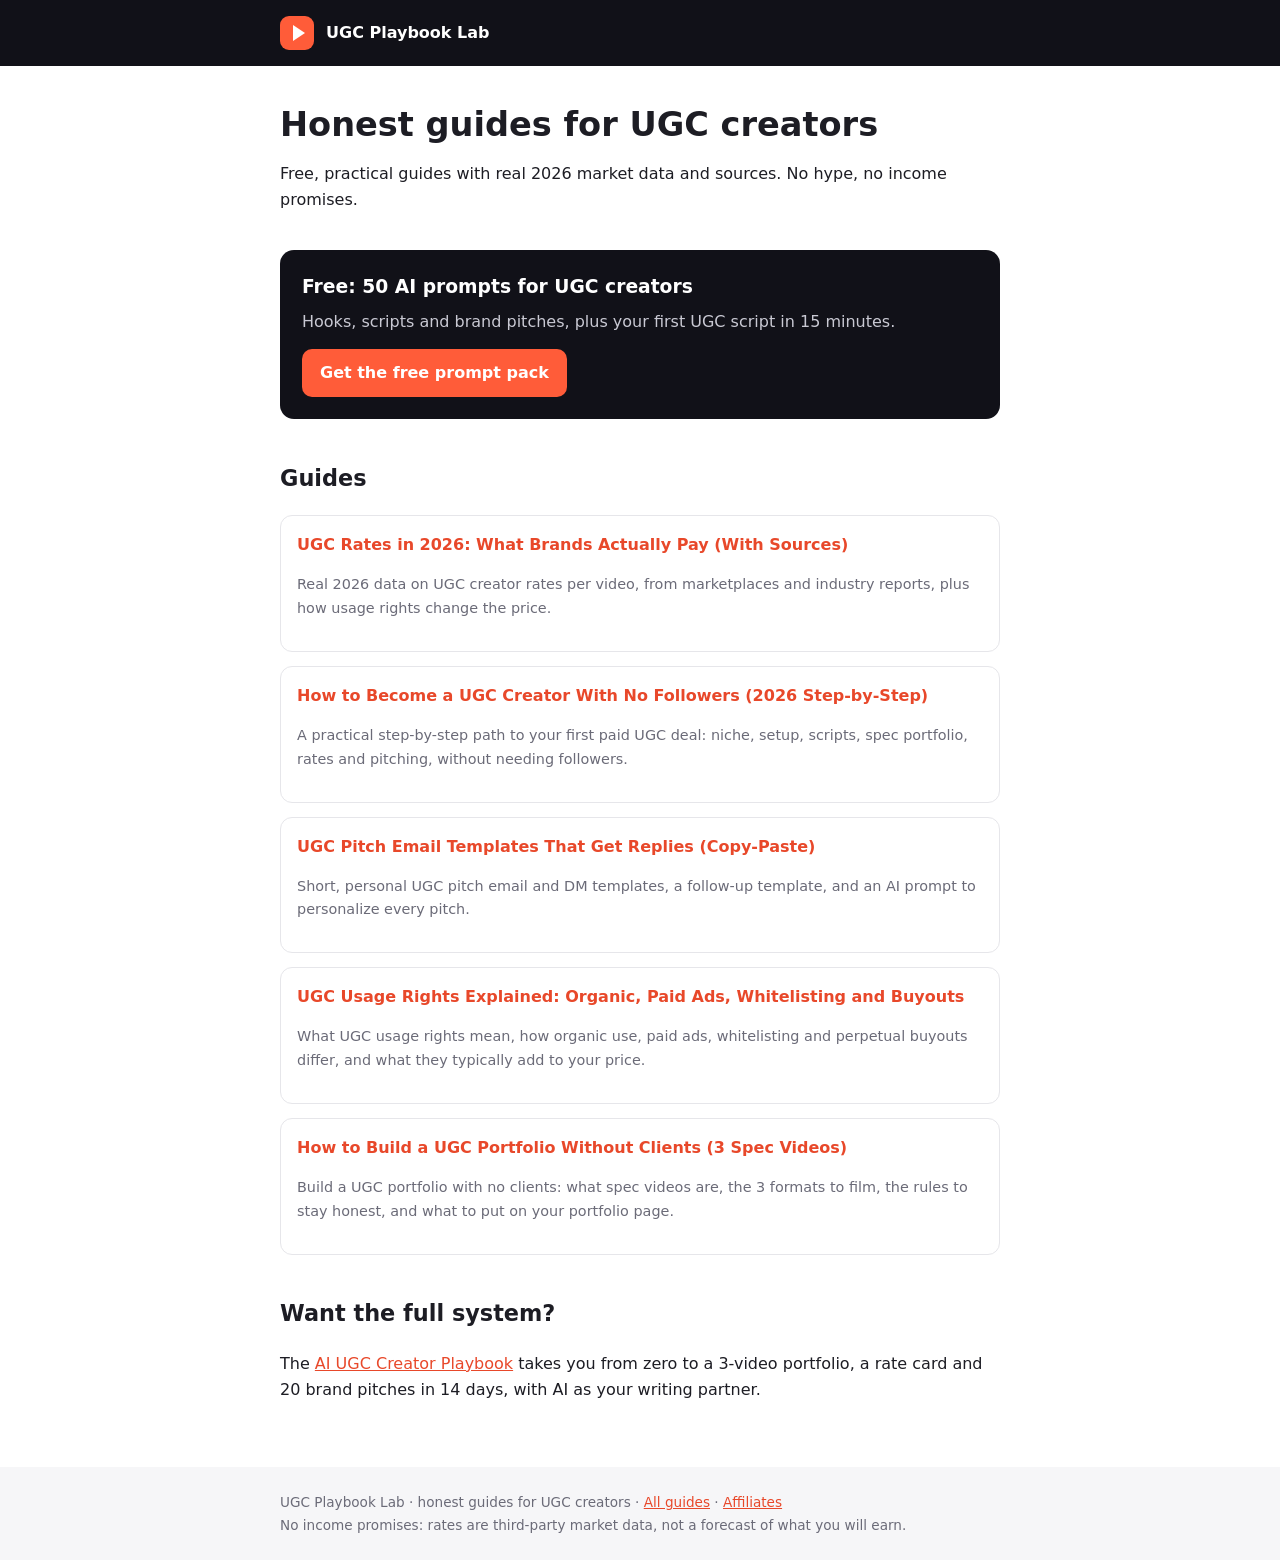
==== index.html @ 553b9c2e "Create index.html" ====
<!doctype html><html lang="en"><head><meta charset="utf-8"><meta name="viewport" content="width=device-width,initial-scale=1">
<title>UGC Playbook Lab: Honest Guides for UGC Creators</title><meta name="description" content="Free, data-backed guides for beginner UGC creators: rates, pitching, usage rights and portfolios. No hype, no income promises."><link rel="canonical" href="https://jansegersmatteo-ops.github.io/ugc-playbook-lab/">
<meta property="og:title" content="UGC Playbook Lab: Honest Guides for UGC Creators"><meta property="og:description" content="Free, data-backed guides for beginner UGC creators: rates, pitching, usage rights and portfolios. No hype, no income promises."><meta property="og:type" content="article">
<link rel="stylesheet" href="style.css"><script type="application/ld+json">{"@context": "https://schema.org", "@type": "WebSite", "headline": "UGC Playbook Lab: Honest Guides for UGC Creators", "description": "Free, data-backed guides for beginner UGC creators: rates, pitching, usage rights and portfolios. No hype, no income promises.", "datePublished": "2026-11-15", "dateModified": "2026-11-15", "author": {"@type": "Organization", "name": "UGC Playbook Lab"}, "url": "https://jansegersmatteo-ops.github.io/ugc-playbook-lab/"}</script></head><body>
<header><div class="w"><span class="logo"></span><a href="./">UGC Playbook Lab</a></div></header>
<main><div class="w"><h1>Honest guides for UGC creators</h1><p>Free, practical guides with real 2026 market data and sources. No hype, no income promises.</p>
<div class="cta"><h3>Free: 50 AI prompts for UGC creators</h3><p>Hooks, scripts and brand pitches, plus your first UGC script in 15 minutes.</p><a class="btn" href="https://whop.com/ugc-playbook-lab/free-50-ai-prompts-for-ugc/">Get the free prompt pack</a></div>
<h2>Guides</h2><div class="cards"><div class='card'><a href='ugc-rates-2026.html'>UGC Rates in 2026: What Brands Actually Pay (With Sources)</a><p class='meta'>Real 2026 data on UGC creator rates per video, from marketplaces and industry reports, plus how usage rights change the price.</p></div><div class='card'><a href='how-to-become-a-ugc-creator.html'>How to Become a UGC Creator With No Followers (2026 Step-by-Step)</a><p class='meta'>A practical step-by-step path to your first paid UGC deal: niche, setup, scripts, spec portfolio, rates and pitching, without needing followers.</p></div><div class='card'><a href='ugc-pitch-email-template.html'>UGC Pitch Email Templates That Get Replies (Copy-Paste)</a><p class='meta'>Short, personal UGC pitch email and DM templates, a follow-up template, and an AI prompt to personalize every pitch.</p></div><div class='card'><a href='ugc-usage-rights-explained.html'>UGC Usage Rights Explained: Organic, Paid Ads, Whitelisting and Buyouts</a><p class='meta'>What UGC usage rights mean, how organic use, paid ads, whitelisting and perpetual buyouts differ, and what they typically add to your price.</p></div><div class='card'><a href='ugc-portfolio-without-clients.html'>How to Build a UGC Portfolio Without Clients (3 Spec Videos)</a><p class='meta'>Build a UGC portfolio with no clients: what spec videos are, the 3 formats to film, the rules to stay honest, and what to put on your portfolio page.</p></div></div>
<h2>Want the full system?</h2><p>The <a href="https://whop.com/ugc-playbook-lab/ai-ugc-creator-playbook/">AI UGC Creator Playbook</a> takes you from zero to a 3-video portfolio, a rate card and 20 brand pitches in 14 days, with AI as your writing partner.</p></div></main>
<footer><div class="w">UGC Playbook Lab · honest guides for UGC creators · <a href="./">All guides</a> · <a href="affiliates.html">Affiliates</a><br>No income promises: rates are third-party market data, not a forecast of what you will earn.</div></footer></body></html>
---- style.css ----
*{box-sizing:border-box}body{margin:0;font-family:Inter,system-ui,-apple-system,Segoe UI,Roboto,sans-serif;color:#1d1d24;background:#fff;line-height:1.65}
a{color:#e8482a}header{background:#111118;color:#fff}header .w{display:flex;align-items:center;gap:12px;padding:16px 20px}
.logo{width:34px;height:34px;border-radius:9px;background:#ff5c39;display:grid;place-items:center}.logo:after{content:"";border-left:12px solid #fff;border-top:8px solid transparent;border-bottom:8px solid transparent;margin-left:3px}
header a{color:#fff;text-decoration:none;font-weight:700}.w{max-width:760px;margin:0 auto;padding:0 20px}
main{padding:32px 0 48px}h1{font-size:2.1rem;line-height:1.2;margin:.2em 0 .4em}h2{margin-top:1.8em;font-size:1.4rem}
.meta{color:#6b6b78;font-size:.9rem}table{border-collapse:collapse;width:100%;margin:1em 0;font-size:.95rem}td,th{border-bottom:1px solid #e6e6ea;padding:8px;text-align:left;vertical-align:top}
th{background:#f6f6f8}blockquote{margin:1em 0;padding:12px 16px;background:#f6f6f8;border-left:4px solid #ff5c39;border-radius:6px}
.cta{background:#111118;color:#fff;border-radius:14px;padding:22px;margin:36px 0}.cta h3{margin:0 0 6px}.cta p{color:#c9c9d3;margin:0 0 14px}
.btn{display:inline-block;background:#ff5c39;color:#fff;text-decoration:none;font-weight:700;padding:11px 18px;border-radius:10px}
.cards{display:grid;gap:14px}.card{border:1px solid #e6e6ea;border-radius:12px;padding:16px}.card a{font-weight:700;text-decoration:none}
.src{font-size:.85rem;color:#6b6b78}footer{background:#f6f6f8;padding:24px 0;font-size:.85rem;color:#6b6b78}
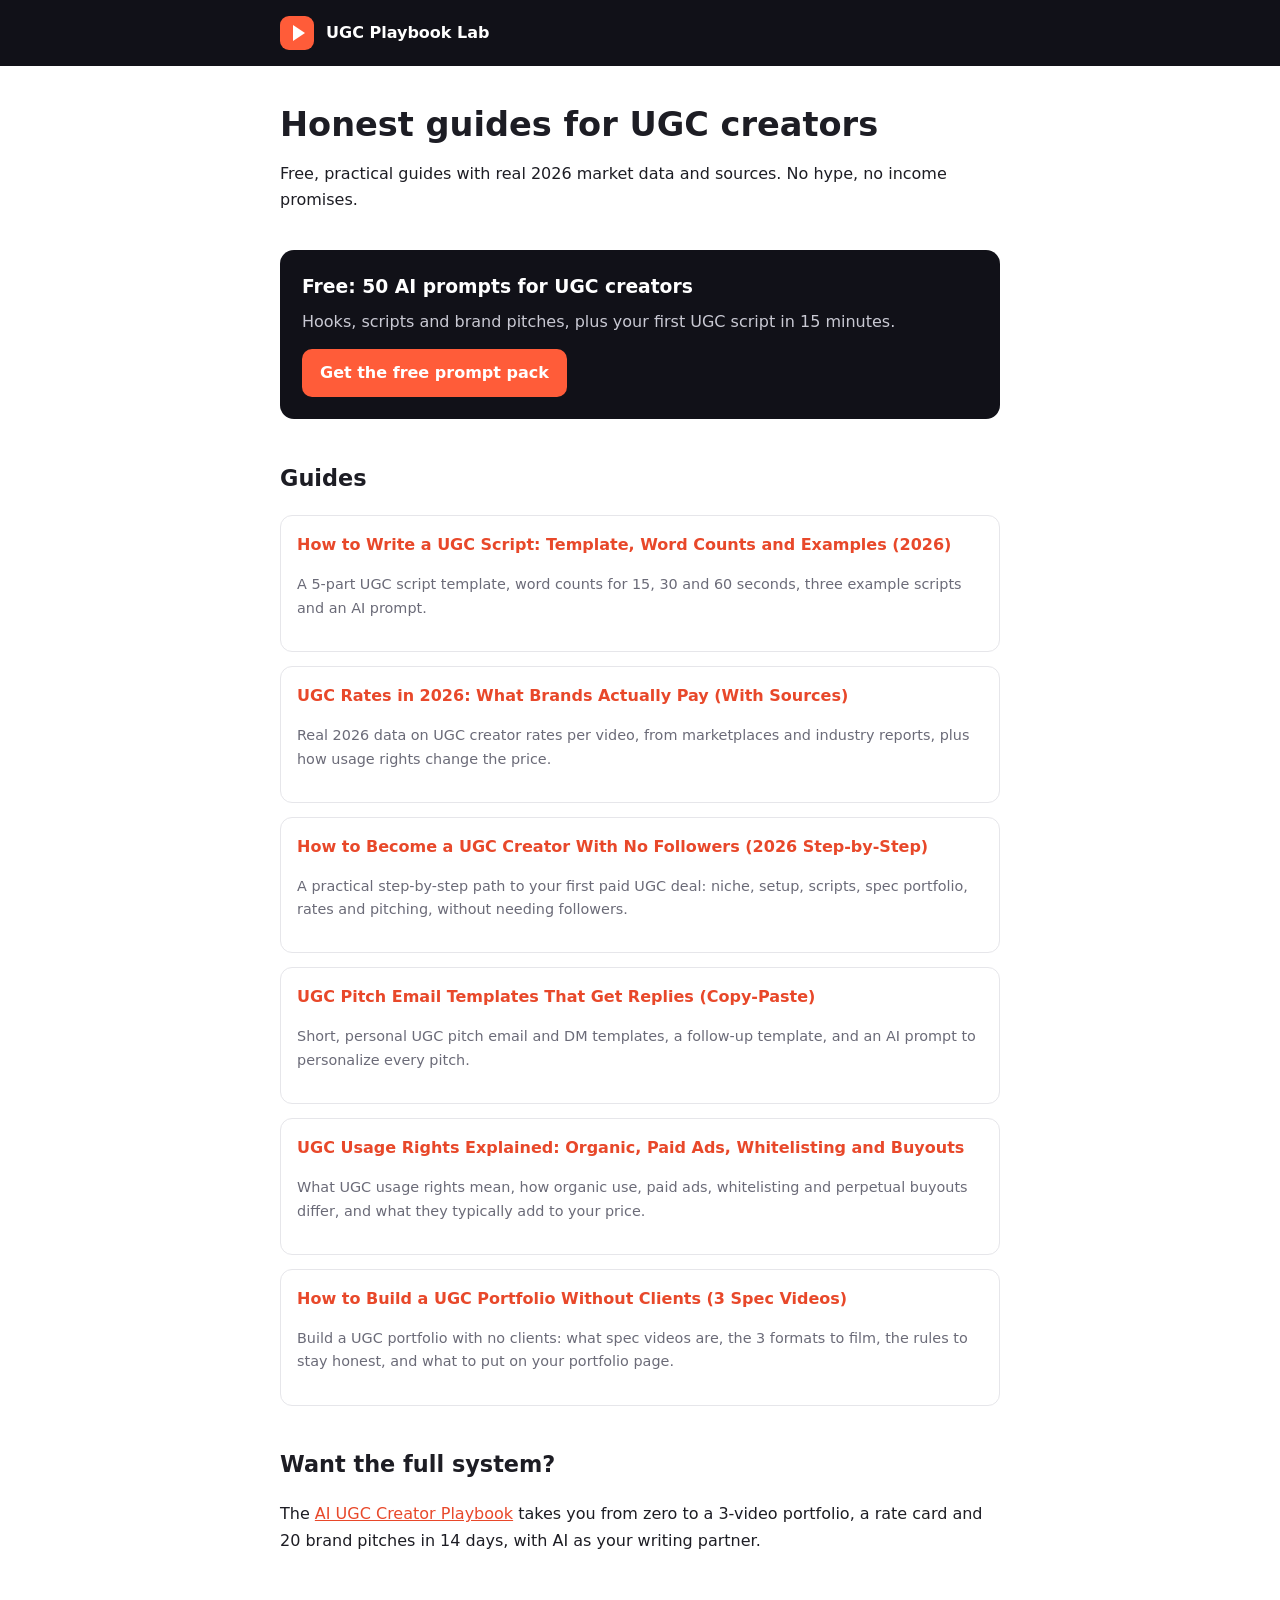
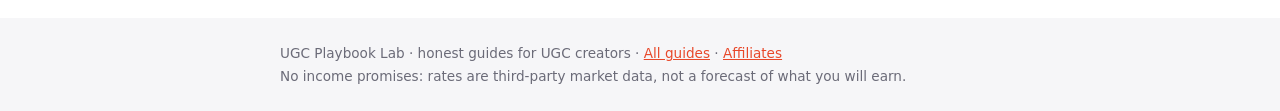
==== commit d45d6ce5: "Update index.html" ====
--- a/index.html
+++ b/index.html
@@ -1,10 +1,10 @@
 <!doctype html><html lang="en"><head><meta charset="utf-8"><meta name="viewport" content="width=device-width,initial-scale=1">
-<title>UGC Playbook Lab: Honest Guides for UGC Creators</title><meta name="description" content="Free, data-backed guides for beginner UGC creators: rates, pitching, usage rights and portfolios. No hype, no income promises."><link rel="canonical" href="https://jansegersmatteo-ops.github.io/ugc-playbook-lab/">
-<meta property="og:title" content="UGC Playbook Lab: Honest Guides for UGC Creators"><meta property="og:description" content="Free, data-backed guides for beginner UGC creators: rates, pitching, usage rights and portfolios. No hype, no income promises."><meta property="og:type" content="article">
-<link rel="stylesheet" href="style.css"><script type="application/ld+json">{"@context": "https://schema.org", "@type": "WebSite", "headline": "UGC Playbook Lab: Honest Guides for UGC Creators", "description": "Free, data-backed guides for beginner UGC creators: rates, pitching, usage rights and portfolios. No hype, no income promises.", "datePublished": "2026-11-15", "dateModified": "2026-11-15", "author": {"@type": "Organization", "name": "UGC Playbook Lab"}, "url": "https://jansegersmatteo-ops.github.io/ugc-playbook-lab/"}</script></head><body>
+<title>UGC Playbook Lab: Honest Guides for UGC Creators</title><meta name="description" content="Free, data-backed guides for beginner UGC creators: scripts, rates, pitching, usage rights and portfolios. No hype, no income promises."><link rel="canonical" href="https://jansegersmatteo-ops.github.io/ugc-playbook-lab/">
+<meta property="og:title" content="UGC Playbook Lab: Honest Guides for UGC Creators"><meta property="og:description" content="Free, data-backed guides for beginner UGC creators: scripts, rates, pitching, usage rights and portfolios. No hype, no income promises."><meta property="og:type" content="article">
+<link rel="stylesheet" href="style.css"><script type="application/ld+json">{"@context": "https://schema.org", "@type": "WebSite", "headline": "UGC Playbook Lab: Honest Guides for UGC Creators", "description": "Free, data-backed guides for beginner UGC creators: scripts, rates, pitching, usage rights and portfolios. No hype, no income promises.", "datePublished": "2026-11-15", "dateModified": "2026-11-16", "author": {"@type": "Organization", "name": "UGC Playbook Lab"}, "url": "https://jansegersmatteo-ops.github.io/ugc-playbook-lab/"}</script></head><body>
 <header><div class="w"><span class="logo"></span><a href="./">UGC Playbook Lab</a></div></header>
 <main><div class="w"><h1>Honest guides for UGC creators</h1><p>Free, practical guides with real 2026 market data and sources. No hype, no income promises.</p>
 <div class="cta"><h3>Free: 50 AI prompts for UGC creators</h3><p>Hooks, scripts and brand pitches, plus your first UGC script in 15 minutes.</p><a class="btn" href="https://whop.com/ugc-playbook-lab/free-50-ai-prompts-for-ugc/">Get the free prompt pack</a></div>
-<h2>Guides</h2><div class="cards"><div class='card'><a href='ugc-rates-2026.html'>UGC Rates in 2026: What Brands Actually Pay (With Sources)</a><p class='meta'>Real 2026 data on UGC creator rates per video, from marketplaces and industry reports, plus how usage rights change the price.</p></div><div class='card'><a href='how-to-become-a-ugc-creator.html'>How to Become a UGC Creator With No Followers (2026 Step-by-Step)</a><p class='meta'>A practical step-by-step path to your first paid UGC deal: niche, setup, scripts, spec portfolio, rates and pitching, without needing followers.</p></div><div class='card'><a href='ugc-pitch-email-template.html'>UGC Pitch Email Templates That Get Replies (Copy-Paste)</a><p class='meta'>Short, personal UGC pitch email and DM templates, a follow-up template, and an AI prompt to personalize every pitch.</p></div><div class='card'><a href='ugc-usage-rights-explained.html'>UGC Usage Rights Explained: Organic, Paid Ads, Whitelisting and Buyouts</a><p class='meta'>What UGC usage rights mean, how organic use, paid ads, whitelisting and perpetual buyouts differ, and what they typically add to your price.</p></div><div class='card'><a href='ugc-portfolio-without-clients.html'>How to Build a UGC Portfolio Without Clients (3 Spec Videos)</a><p class='meta'>Build a UGC portfolio with no clients: what spec videos are, the 3 formats to film, the rules to stay honest, and what to put on your portfolio page.</p></div></div>
+<h2>Guides</h2><div class="cards"><div class='card'><a href='how-to-write-a-ugc-script.html'>How to Write a UGC Script: Template, Word Counts and Examples (2026)</a><p class='meta'>A 5-part UGC script template, word counts for 15, 30 and 60 seconds, three example scripts and an AI prompt.</p></div><div class='card'><a href='ugc-rates-2026.html'>UGC Rates in 2026: What Brands Actually Pay (With Sources)</a><p class='meta'>Real 2026 data on UGC creator rates per video, from marketplaces and industry reports, plus how usage rights change the price.</p></div><div class='card'><a href='how-to-become-a-ugc-creator.html'>How to Become a UGC Creator With No Followers (2026 Step-by-Step)</a><p class='meta'>A practical step-by-step path to your first paid UGC deal: niche, setup, scripts, spec portfolio, rates and pitching, without needing followers.</p></div><div class='card'><a href='ugc-pitch-email-template.html'>UGC Pitch Email Templates That Get Replies (Copy-Paste)</a><p class='meta'>Short, personal UGC pitch email and DM templates, a follow-up template, and an AI prompt to personalize every pitch.</p></div><div class='card'><a href='ugc-usage-rights-explained.html'>UGC Usage Rights Explained: Organic, Paid Ads, Whitelisting and Buyouts</a><p class='meta'>What UGC usage rights mean, how organic use, paid ads, whitelisting and perpetual buyouts differ, and what they typically add to your price.</p></div><div class='card'><a href='ugc-portfolio-without-clients.html'>How to Build a UGC Portfolio Without Clients (3 Spec Videos)</a><p class='meta'>Build a UGC portfolio with no clients: what spec videos are, the 3 formats to film, the rules to stay honest, and what to put on your portfolio page.</p></div></div>
 <h2>Want the full system?</h2><p>The <a href="https://whop.com/ugc-playbook-lab/ai-ugc-creator-playbook/">AI UGC Creator Playbook</a> takes you from zero to a 3-video portfolio, a rate card and 20 brand pitches in 14 days, with AI as your writing partner.</p></div></main>
 <footer><div class="w">UGC Playbook Lab · honest guides for UGC creators · <a href="./">All guides</a> · <a href="affiliates.html">Affiliates</a><br>No income promises: rates are third-party market data, not a forecast of what you will earn.</div></footer></body></html>
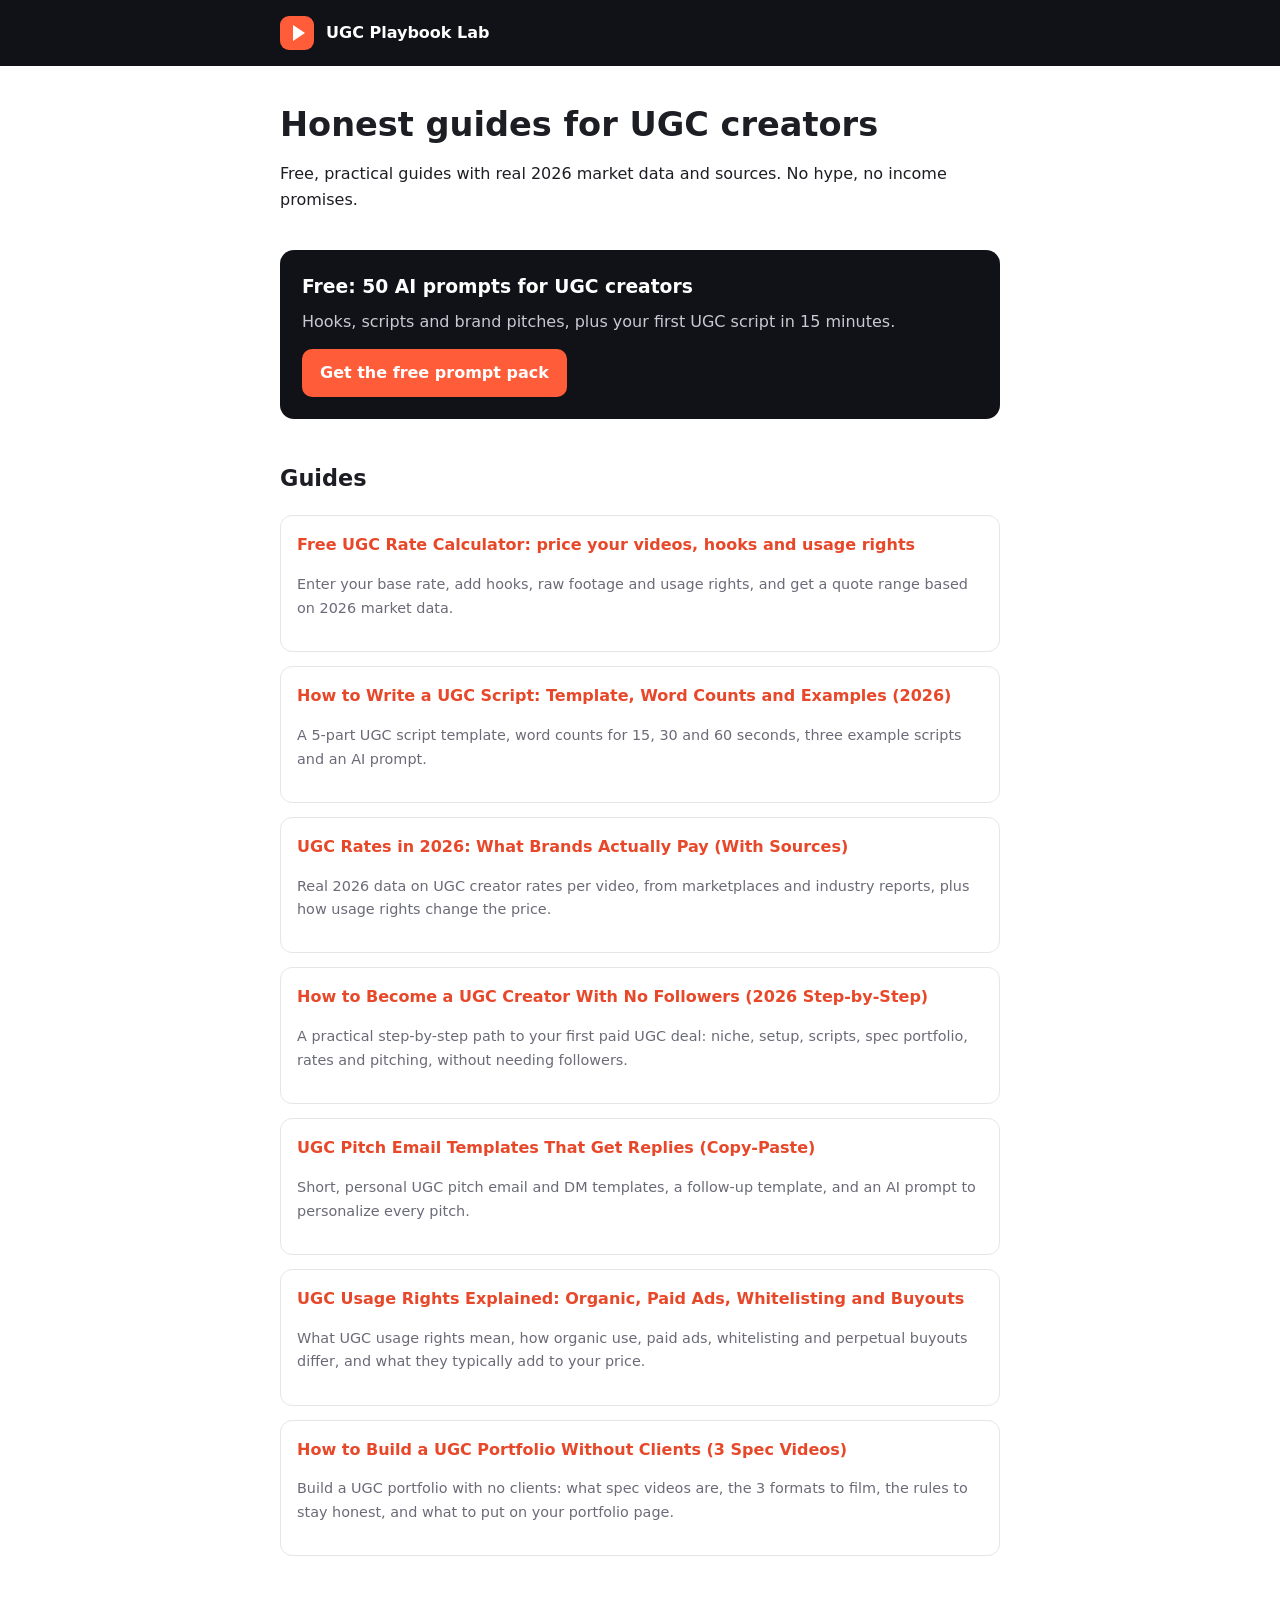
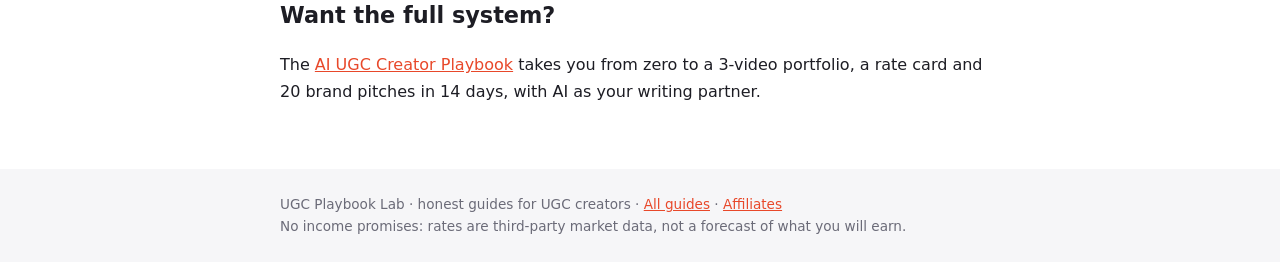
==== commit a59822bb: "Update index.html" ====
--- a/index.html
+++ b/index.html
@@ -5,6 +5,6 @@
 <header><div class="w"><span class="logo"></span><a href="./">UGC Playbook Lab</a></div></header>
 <main><div class="w"><h1>Honest guides for UGC creators</h1><p>Free, practical guides with real 2026 market data and sources. No hype, no income promises.</p>
 <div class="cta"><h3>Free: 50 AI prompts for UGC creators</h3><p>Hooks, scripts and brand pitches, plus your first UGC script in 15 minutes.</p><a class="btn" href="https://whop.com/ugc-playbook-lab/free-50-ai-prompts-for-ugc/">Get the free prompt pack</a></div>
-<h2>Guides</h2><div class="cards"><div class='card'><a href='how-to-write-a-ugc-script.html'>How to Write a UGC Script: Template, Word Counts and Examples (2026)</a><p class='meta'>A 5-part UGC script template, word counts for 15, 30 and 60 seconds, three example scripts and an AI prompt.</p></div><div class='card'><a href='ugc-rates-2026.html'>UGC Rates in 2026: What Brands Actually Pay (With Sources)</a><p class='meta'>Real 2026 data on UGC creator rates per video, from marketplaces and industry reports, plus how usage rights change the price.</p></div><div class='card'><a href='how-to-become-a-ugc-creator.html'>How to Become a UGC Creator With No Followers (2026 Step-by-Step)</a><p class='meta'>A practical step-by-step path to your first paid UGC deal: niche, setup, scripts, spec portfolio, rates and pitching, without needing followers.</p></div><div class='card'><a href='ugc-pitch-email-template.html'>UGC Pitch Email Templates That Get Replies (Copy-Paste)</a><p class='meta'>Short, personal UGC pitch email and DM templates, a follow-up template, and an AI prompt to personalize every pitch.</p></div><div class='card'><a href='ugc-usage-rights-explained.html'>UGC Usage Rights Explained: Organic, Paid Ads, Whitelisting and Buyouts</a><p class='meta'>What UGC usage rights mean, how organic use, paid ads, whitelisting and perpetual buyouts differ, and what they typically add to your price.</p></div><div class='card'><a href='ugc-portfolio-without-clients.html'>How to Build a UGC Portfolio Without Clients (3 Spec Videos)</a><p class='meta'>Build a UGC portfolio with no clients: what spec videos are, the 3 formats to film, the rules to stay honest, and what to put on your portfolio page.</p></div></div>
+<h2>Guides</h2><div class="cards"><div class='card'><a href='ugc-rate-calculator.html'>Free UGC Rate Calculator: price your videos, hooks and usage rights</a><p class='meta'>Enter your base rate, add hooks, raw footage and usage rights, and get a quote range based on 2026 market data.</p></div><div class='card'><a href='how-to-write-a-ugc-script.html'>How to Write a UGC Script: Template, Word Counts and Examples (2026)</a><p class='meta'>A 5-part UGC script template, word counts for 15, 30 and 60 seconds, three example scripts and an AI prompt.</p></div><div class='card'><a href='ugc-rates-2026.html'>UGC Rates in 2026: What Brands Actually Pay (With Sources)</a><p class='meta'>Real 2026 data on UGC creator rates per video, from marketplaces and industry reports, plus how usage rights change the price.</p></div><div class='card'><a href='how-to-become-a-ugc-creator.html'>How to Become a UGC Creator With No Followers (2026 Step-by-Step)</a><p class='meta'>A practical step-by-step path to your first paid UGC deal: niche, setup, scripts, spec portfolio, rates and pitching, without needing followers.</p></div><div class='card'><a href='ugc-pitch-email-template.html'>UGC Pitch Email Templates That Get Replies (Copy-Paste)</a><p class='meta'>Short, personal UGC pitch email and DM templates, a follow-up template, and an AI prompt to personalize every pitch.</p></div><div class='card'><a href='ugc-usage-rights-explained.html'>UGC Usage Rights Explained: Organic, Paid Ads, Whitelisting and Buyouts</a><p class='meta'>What UGC usage rights mean, how organic use, paid ads, whitelisting and perpetual buyouts differ, and what they typically add to your price.</p></div><div class='card'><a href='ugc-portfolio-without-clients.html'>How to Build a UGC Portfolio Without Clients (3 Spec Videos)</a><p class='meta'>Build a UGC portfolio with no clients: what spec videos are, the 3 formats to film, the rules to stay honest, and what to put on your portfolio page.</p></div></div>
 <h2>Want the full system?</h2><p>The <a href="https://whop.com/ugc-playbook-lab/ai-ugc-creator-playbook/">AI UGC Creator Playbook</a> takes you from zero to a 3-video portfolio, a rate card and 20 brand pitches in 14 days, with AI as your writing partner.</p></div></main>
 <footer><div class="w">UGC Playbook Lab · honest guides for UGC creators · <a href="./">All guides</a> · <a href="affiliates.html">Affiliates</a><br>No income promises: rates are third-party market data, not a forecast of what you will earn.</div></footer></body></html>
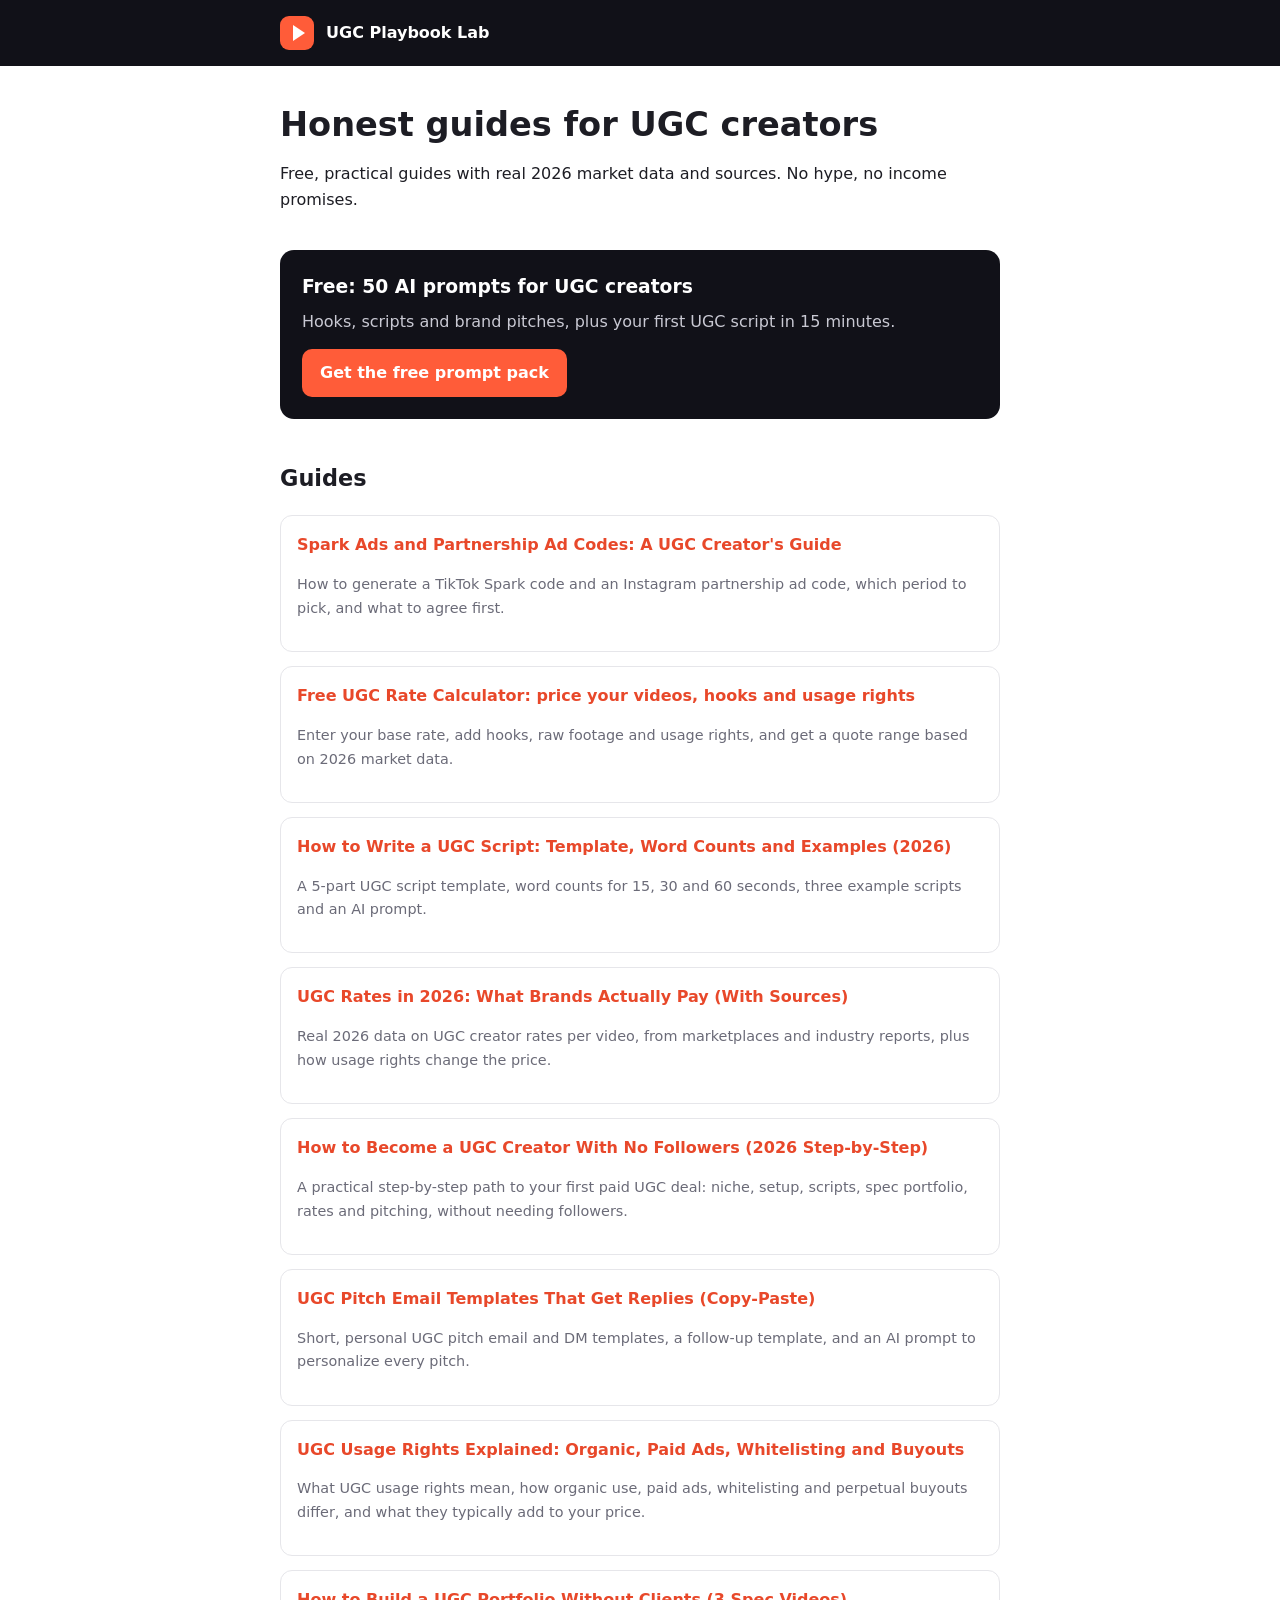
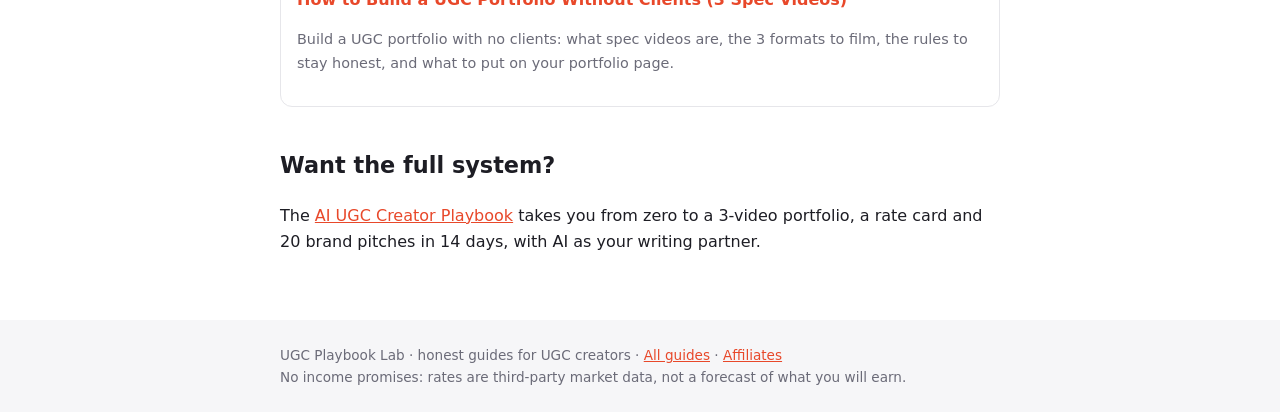
==== commit 869fdddb: "Update index.html" ====
--- a/index.html
+++ b/index.html
@@ -5,6 +5,7 @@
 <header><div class="w"><span class="logo"></span><a href="./">UGC Playbook Lab</a></div></header>
 <main><div class="w"><h1>Honest guides for UGC creators</h1><p>Free, practical guides with real 2026 market data and sources. No hype, no income promises.</p>
 <div class="cta"><h3>Free: 50 AI prompts for UGC creators</h3><p>Hooks, scripts and brand pitches, plus your first UGC script in 15 minutes.</p><a class="btn" href="https://whop.com/ugc-playbook-lab/free-50-ai-prompts-for-ugc/">Get the free prompt pack</a></div>
-<h2>Guides</h2><div class="cards"><div class='card'><a href='ugc-rate-calculator.html'>Free UGC Rate Calculator: price your videos, hooks and usage rights</a><p class='meta'>Enter your base rate, add hooks, raw footage and usage rights, and get a quote range based on 2026 market data.</p></div><div class='card'><a href='how-to-write-a-ugc-script.html'>How to Write a UGC Script: Template, Word Counts and Examples (2026)</a><p class='meta'>A 5-part UGC script template, word counts for 15, 30 and 60 seconds, three example scripts and an AI prompt.</p></div><div class='card'><a href='ugc-rates-2026.html'>UGC Rates in 2026: What Brands Actually Pay (With Sources)</a><p class='meta'>Real 2026 data on UGC creator rates per video, from marketplaces and industry reports, plus how usage rights change the price.</p></div><div class='card'><a href='how-to-become-a-ugc-creator.html'>How to Become a UGC Creator With No Followers (2026 Step-by-Step)</a><p class='meta'>A practical step-by-step path to your first paid UGC deal: niche, setup, scripts, spec portfolio, rates and pitching, without needing followers.</p></div><div class='card'><a href='ugc-pitch-email-template.html'>UGC Pitch Email Templates That Get Replies (Copy-Paste)</a><p class='meta'>Short, personal UGC pitch email and DM templates, a follow-up template, and an AI prompt to personalize every pitch.</p></div><div class='card'><a href='ugc-usage-rights-explained.html'>UGC Usage Rights Explained: Organic, Paid Ads, Whitelisting and Buyouts</a><p class='meta'>What UGC usage rights mean, how organic use, paid ads, whitelisting and perpetual buyouts differ, and what they typically add to your price.</p></div><div class='card'><a href='ugc-portfolio-without-clients.html'>How to Build a UGC Portfolio Without Clients (3 Spec Videos)</a><p class='meta'>Build a UGC portfolio with no clients: what spec videos are, the 3 formats to film, the rules to stay honest, and what to put on your portfolio page.</p></div></div>
+<h2>Guides</h2><div class="cards"><div class='card'><a href='spark-ads-partnership-ad-codes.html'>Spark Ads and Partnership Ad Codes: A UGC Creator's Guide</a><p class='meta'>How to generate a TikTok Spark code and an Instagram partnership ad code, which period to pick, and what to agree first.</p></div><div class='card'><a href='ugc-rate-calculator.html'>Free UGC Rate Calculator: price your videos, hooks and usage rights</a><p class='meta'>Enter your base rate, add hooks, raw footage and usage rights, and get a quote range based on 2026 market data.</p></div><div class='card'><a href='how-to-write-a-ugc-script.html'>How to Write a UGC Script: Template, Word Counts and Examples (2026)</a><p class='meta'>A 5-part UGC script template, word counts for 15, 30 and 60 seconds, three example scripts and an AI prompt.</p></div><div class='card'><a href='ugc-rates-2026.html'>UGC Rates in 2026: What Brands Actually Pay (With Sources)</a><p class='meta'>Real 2026 data on UGC creator rates per video, from marketplaces and industry reports, plus how usage rights change the price.</p></div><div class='card'><a href='how-to-become-a-ugc-creator.html'>How to Become a UGC Creator With No Followers (2026 Step-by-Step)</a><p class='meta'>A practical step-by-step path to your first paid UGC deal: niche, setup, scripts, spec portfolio, rates and pitching, without needing followers.</p></div><div class='card'><a href='ugc-pitch-email-template.html'>UGC Pitch Email Templates That Get Replies (Copy-Paste)</a><p class='meta'>Short, personal UGC pitch email and DM templates, a follow-up template, and an AI prompt to personalize every pitch.</p></div><div class='card'><a href='ugc-usage-rights-explained.html'>UGC Usage Rights Explained: Organic, Paid Ads, Whitelisting and Buyouts</a><p class='meta'>What UGC usage rights mean, how organic use, paid ads, whitelisting and perpetual buyouts differ, and what they typically add to your price.</p></div><div class='card'><a href='ugc-portfolio-without-clients.html'>How to Build a UGC Portfolio Without Clients (3 Spec Videos)</a><p class='meta'>Build a UGC portfolio with no clients: what spec videos are, the 3 formats to film, the rules to stay honest, and what to put on your portfolio page.</p></div></div>
 <h2>Want the full system?</h2><p>The <a href="https://whop.com/ugc-playbook-lab/ai-ugc-creator-playbook/">AI UGC Creator Playbook</a> takes you from zero to a 3-video portfolio, a rate card and 20 brand pitches in 14 days, with AI as your writing partner.</p></div></main>
 <footer><div class="w">UGC Playbook Lab · honest guides for UGC creators · <a href="./">All guides</a> · <a href="affiliates.html">Affiliates</a><br>No income promises: rates are third-party market data, not a forecast of what you will earn.</div></footer></body></html>
+
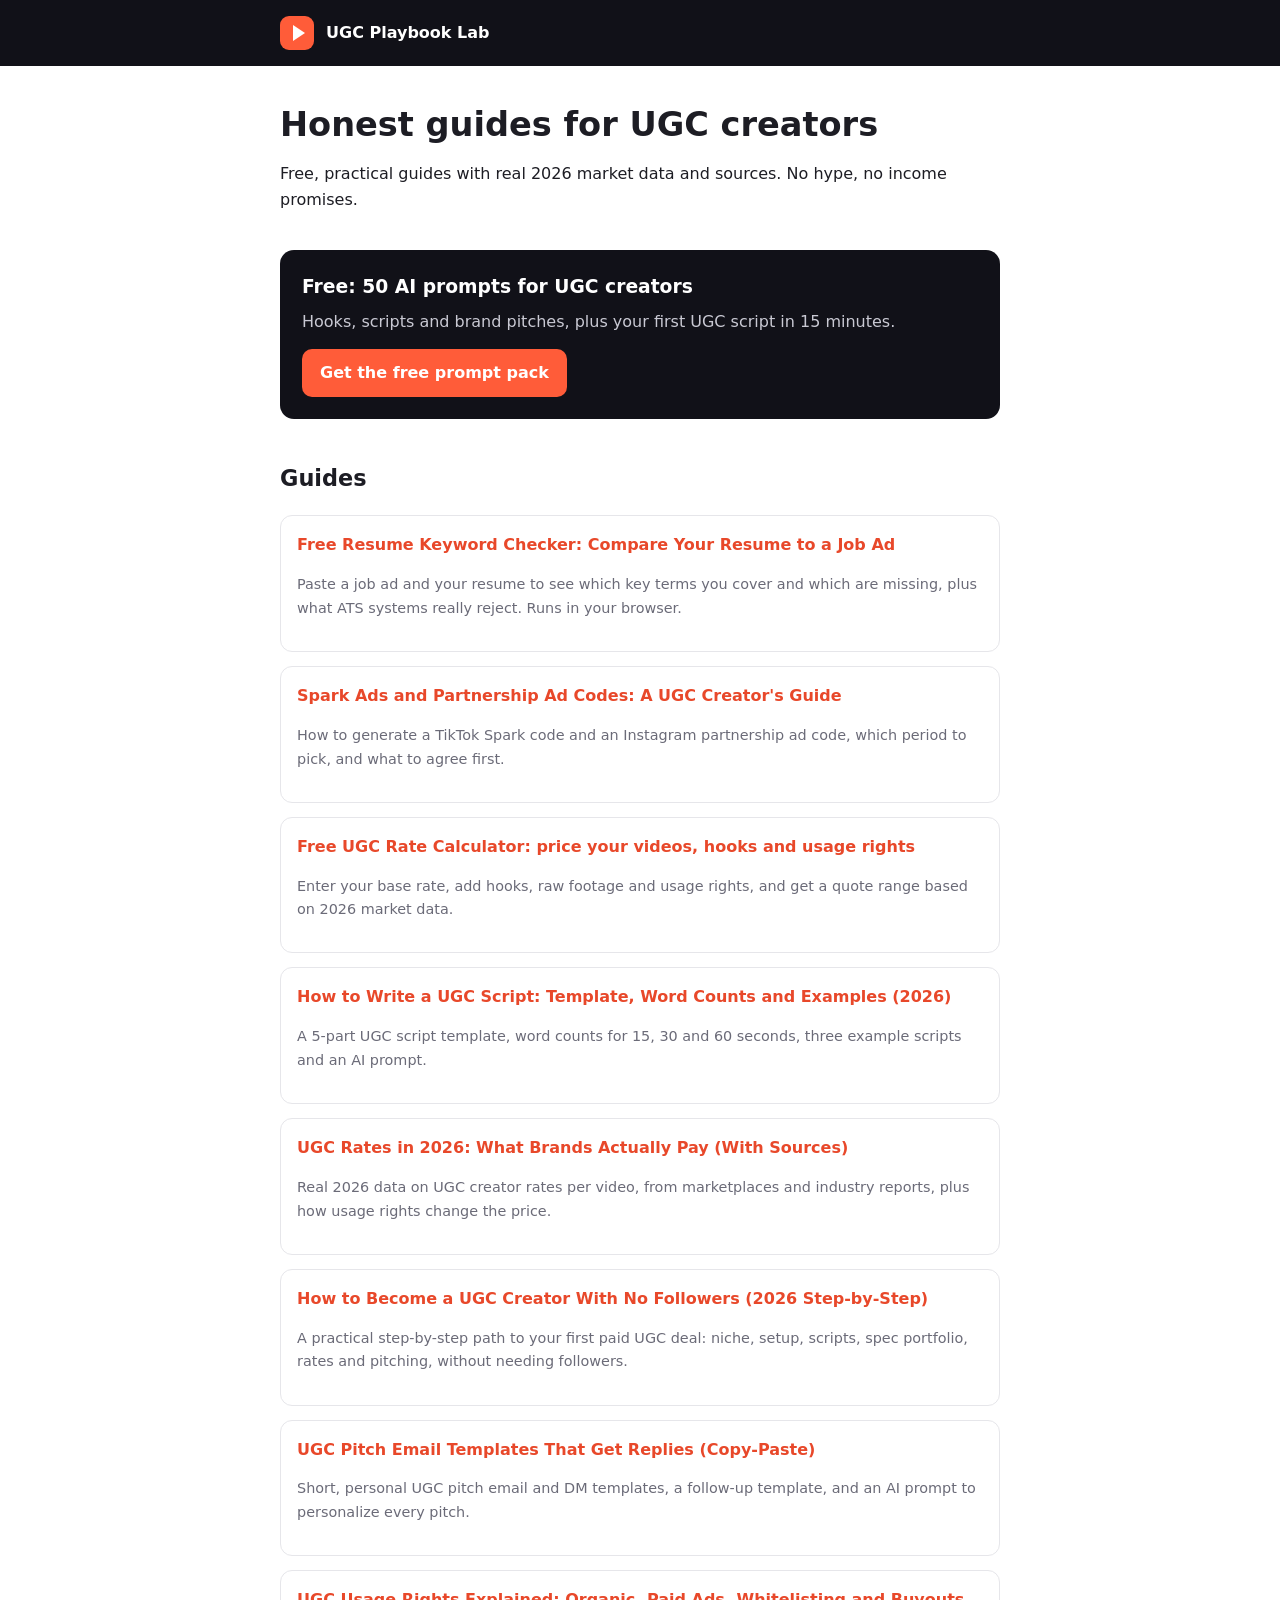
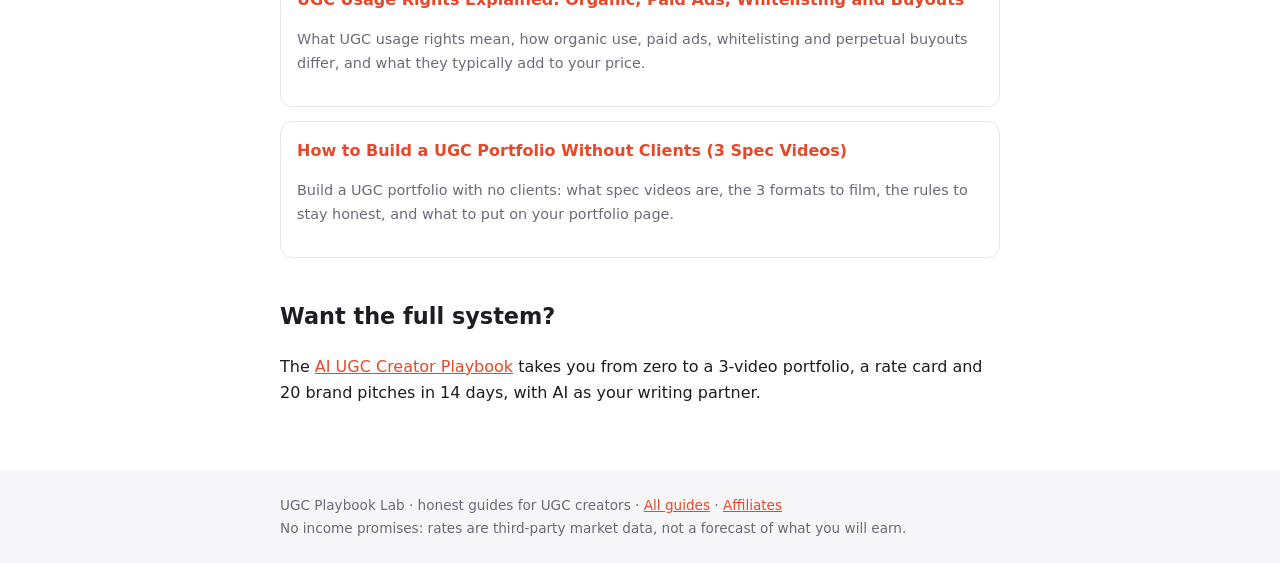
==== commit 71af9d10: "Update index.html" ====
--- a/index.html
+++ b/index.html
@@ -1,11 +1,13 @@
 <!doctype html><html lang="en"><head><meta charset="utf-8"><meta name="viewport" content="width=device-width,initial-scale=1">
 <title>UGC Playbook Lab: Honest Guides for UGC Creators</title><meta name="description" content="Free, data-backed guides for beginner UGC creators: scripts, rates, pitching, usage rights and portfolios. No hype, no income promises."><link rel="canonical" href="https://jansegersmatteo-ops.github.io/ugc-playbook-lab/">
 <meta property="og:title" content="UGC Playbook Lab: Honest Guides for UGC Creators"><meta property="og:description" content="Free, data-backed guides for beginner UGC creators: scripts, rates, pitching, usage rights and portfolios. No hype, no income promises."><meta property="og:type" content="article">
-<link rel="stylesheet" href="style.css"><script type="application/ld+json">{"@context": "https://schema.org", "@type": "WebSite", "headline": "UGC Playbook Lab: Honest Guides for UGC Creators", "description": "Free, data-backed guides for beginner UGC creators: scripts, rates, pitching, usage rights and portfolios. No hype, no income promises.", "datePublished": "2026-11-15", "dateModified": "2026-11-16", "author": {"@type": "Organization", "name": "UGC Playbook Lab"}, "url": "https://jansegersmatteo-ops.github.io/ugc-playbook-lab/"}</script></head><body>
+<link rel="stylesheet" href="style.css"><script type="application/ld+json">{"@context": "https://schema.org", "@type": "WebSite", "headline": "UGC Playbook Lab: Honest Guides for UGC Creators", "description": "Free, data-backed guides for beginner UGC creators: scripts, rates, pitching, usage rights and portfolios. No hype, no income promises.", "datePublished": "2026-11-15", "dateModified": "2026-11-18", "author": {"@type": "Organization", "name": "UGC Playbook Lab"}, "url": "https://jansegersmatteo-ops.github.io/ugc-playbook-lab/"}</script></head><body>
 <header><div class="w"><span class="logo"></span><a href="./">UGC Playbook Lab</a></div></header>
 <main><div class="w"><h1>Honest guides for UGC creators</h1><p>Free, practical guides with real 2026 market data and sources. No hype, no income promises.</p>
 <div class="cta"><h3>Free: 50 AI prompts for UGC creators</h3><p>Hooks, scripts and brand pitches, plus your first UGC script in 15 minutes.</p><a class="btn" href="https://whop.com/ugc-playbook-lab/free-50-ai-prompts-for-ugc/">Get the free prompt pack</a></div>
-<h2>Guides</h2><div class="cards"><div class='card'><a href='spark-ads-partnership-ad-codes.html'>Spark Ads and Partnership Ad Codes: A UGC Creator's Guide</a><p class='meta'>How to generate a TikTok Spark code and an Instagram partnership ad code, which period to pick, and what to agree first.</p></div><div class='card'><a href='ugc-rate-calculator.html'>Free UGC Rate Calculator: price your videos, hooks and usage rights</a><p class='meta'>Enter your base rate, add hooks, raw footage and usage rights, and get a quote range based on 2026 market data.</p></div><div class='card'><a href='how-to-write-a-ugc-script.html'>How to Write a UGC Script: Template, Word Counts and Examples (2026)</a><p class='meta'>A 5-part UGC script template, word counts for 15, 30 and 60 seconds, three example scripts and an AI prompt.</p></div><div class='card'><a href='ugc-rates-2026.html'>UGC Rates in 2026: What Brands Actually Pay (With Sources)</a><p class='meta'>Real 2026 data on UGC creator rates per video, from marketplaces and industry reports, plus how usage rights change the price.</p></div><div class='card'><a href='how-to-become-a-ugc-creator.html'>How to Become a UGC Creator With No Followers (2026 Step-by-Step)</a><p class='meta'>A practical step-by-step path to your first paid UGC deal: niche, setup, scripts, spec portfolio, rates and pitching, without needing followers.</p></div><div class='card'><a href='ugc-pitch-email-template.html'>UGC Pitch Email Templates That Get Replies (Copy-Paste)</a><p class='meta'>Short, personal UGC pitch email and DM templates, a follow-up template, and an AI prompt to personalize every pitch.</p></div><div class='card'><a href='ugc-usage-rights-explained.html'>UGC Usage Rights Explained: Organic, Paid Ads, Whitelisting and Buyouts</a><p class='meta'>What UGC usage rights mean, how organic use, paid ads, whitelisting and perpetual buyouts differ, and what they typically add to your price.</p></div><div class='card'><a href='ugc-portfolio-without-clients.html'>How to Build a UGC Portfolio Without Clients (3 Spec Videos)</a><p class='meta'>Build a UGC portfolio with no clients: what spec videos are, the 3 formats to film, the rules to stay honest, and what to put on your portfolio page.</p></div></div>
+<h2>Guides</h2><div class="cards"><div class='card'><a href='resume-keyword-checker.html'>Free Resume Keyword Checker: Compare Your Resume to a Job Ad</a><p class='meta'>Paste a job ad and your resume to see which key terms you cover and which are missing, plus what ATS systems really reject. Runs in your browser.</p></div><div class='card'><a href='spark-ads-partnership-ad-codes.html'>Spark Ads and Partnership Ad Codes: A UGC Creator's Guide</a><p class='meta'>How to generate a TikTok Spark code and an Instagram partnership ad code, which period to pick, and what to agree first.</p></div><div class='card'><a href='ugc-rate-calculator.html'>Free UGC Rate Calculator: price your videos, hooks and usage rights</a><p class='meta'>Enter your base rate, add hooks, raw footage and usage rights, and get a quote range based on 2026 market data.</p></div><div class='card'><a href='how-to-write-a-ugc-script.html'>How to Write a UGC Script: Template, Word Counts and Examples (2026)</a><p class='meta'>A 5-part UGC script template, word counts for 15, 30 and 60 seconds, three example scripts and an AI prompt.</p></div><div class='card'><a href='ugc-rates-2026.html'>UGC Rates in 2026: What Brands Actually Pay (With Sources)</a><p class='meta'>Real 2026 data on UGC creator rates per video, from marketplaces and industry reports, plus how usage rights change the price.</p></div><div class='card'><a href='how-to-become-a-ugc-creator.html'>How to Become a UGC Creator With No Followers (2026 Step-by-Step)</a><p class='meta'>A practical step-by-step path to your first paid UGC deal: niche, setup, scripts, spec portfolio, rates and pitching, without needing followers.</p></div><div class='card'><a href='ugc-pitch-email-template.html'>UGC Pitch Email Templates That Get Replies (Copy-Paste)</a><p class='meta'>Short, personal UGC pitch email and DM templates, a follow-up template, and an AI prompt to personalize every pitch.</p></div><div class='card'><a href='ugc-usage-rights-explained.html'>UGC Usage Rights Explained: Organic, Paid Ads, Whitelisting and Buyouts</a><p class='meta'>What UGC usage rights mean, how organic use, paid ads, whitelisting and perpetual buyouts differ, and what they typically add to your price.</p></div><div class='card'><a href='ugc-portfolio-without-clients.html'>How to Build a UGC Portfolio Without Clients (3 Spec Videos)</a><p class='meta'>Build a UGC portfolio with no clients: what spec videos are, the 3 formats to film, the rules to stay honest, and what to put on your portfolio page.</p></div></div>
 <h2>Want the full system?</h2><p>The <a href="https://whop.com/ugc-playbook-lab/ai-ugc-creator-playbook/">AI UGC Creator Playbook</a> takes you from zero to a 3-video portfolio, a rate card and 20 brand pitches in 14 days, with AI as your writing partner.</p></div></main>
 <footer><div class="w">UGC Playbook Lab · honest guides for UGC creators · <a href="./">All guides</a> · <a href="affiliates.html">Affiliates</a><br>No income promises: rates are third-party market data, not a forecast of what you will earn.</div></footer></body></html>
 
+
+
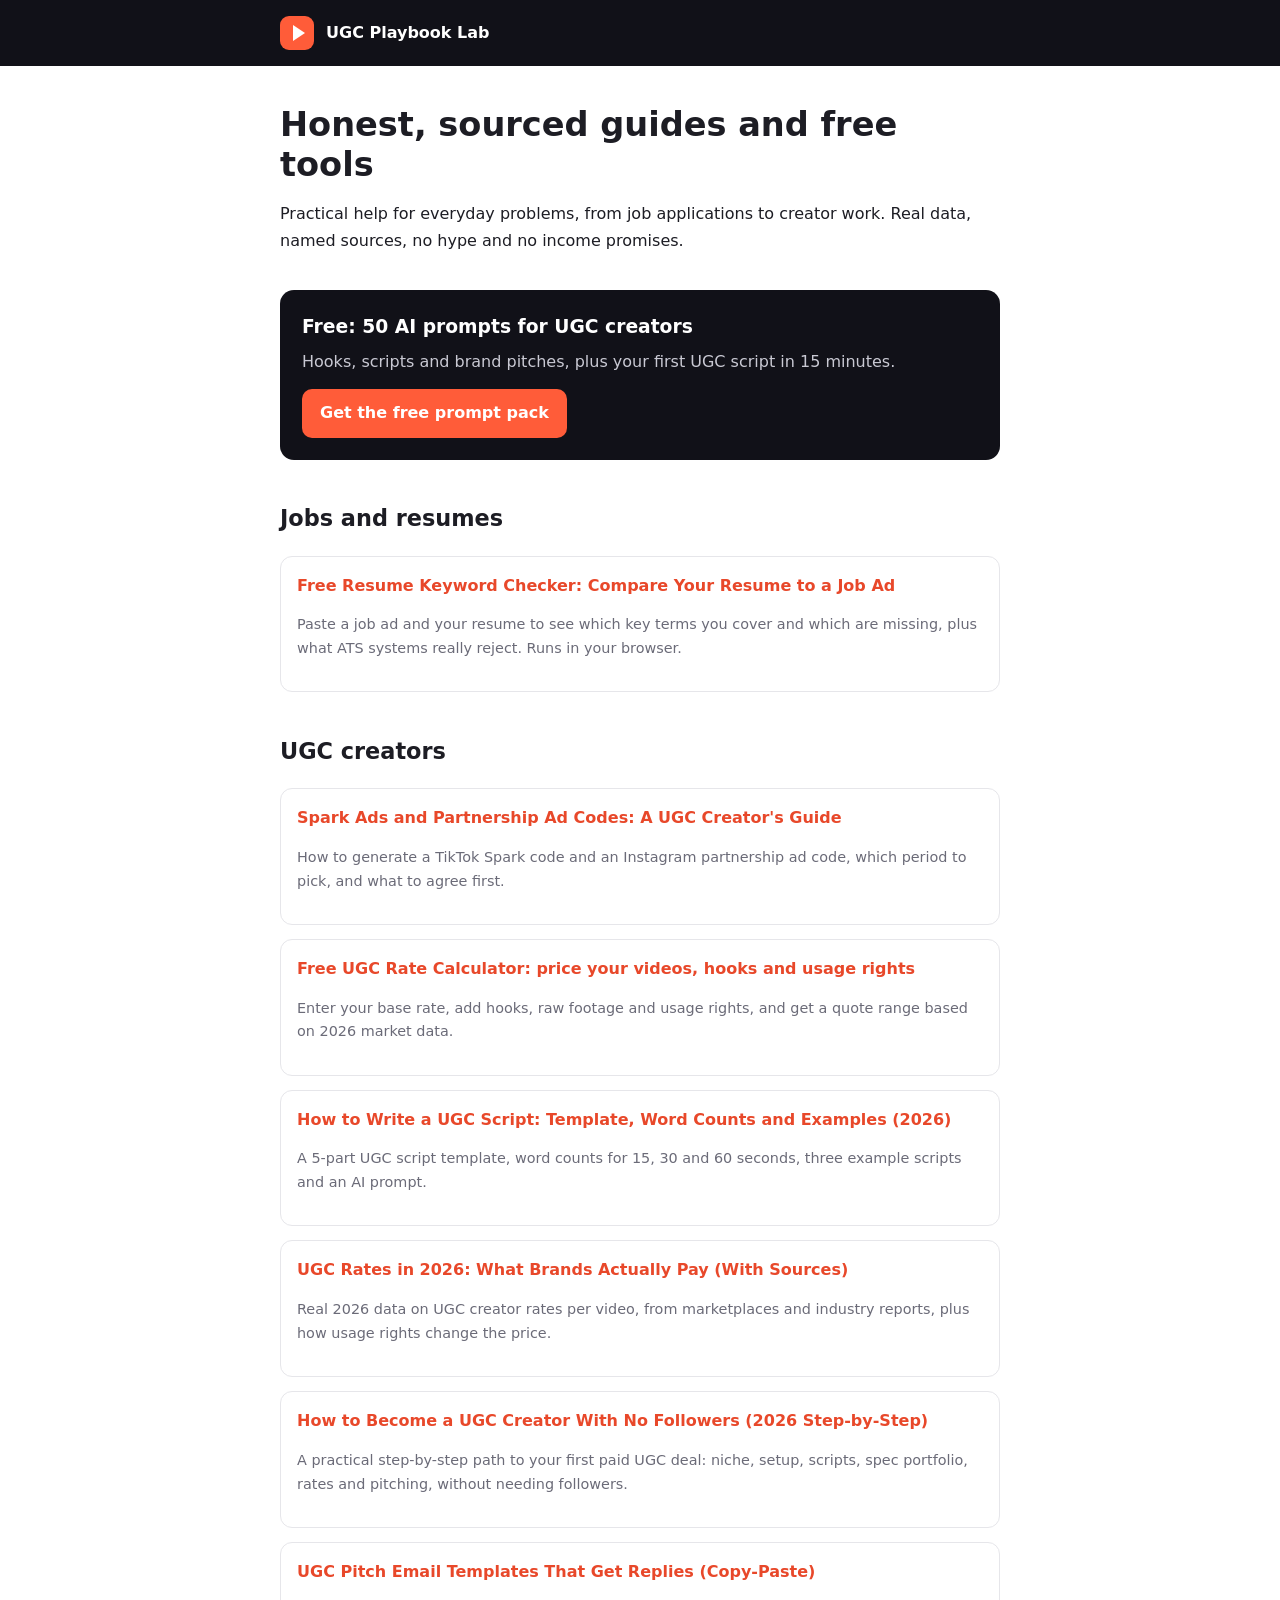
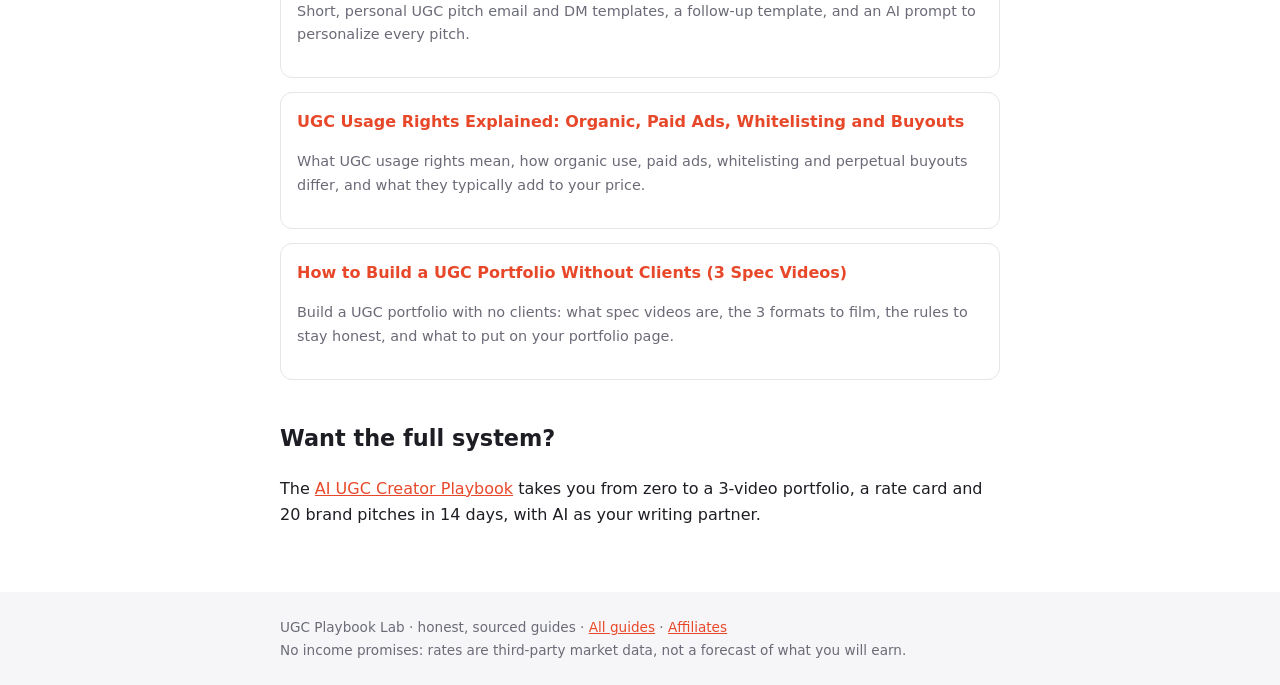
==== commit 836fd762: "Update index.html" ====
--- a/index.html
+++ b/index.html
@@ -1,13 +1,17 @@
 <!doctype html><html lang="en"><head><meta charset="utf-8"><meta name="viewport" content="width=device-width,initial-scale=1">
-<title>UGC Playbook Lab: Honest Guides for UGC Creators</title><meta name="description" content="Free, data-backed guides for beginner UGC creators: scripts, rates, pitching, usage rights and portfolios. No hype, no income promises."><link rel="canonical" href="https://jansegersmatteo-ops.github.io/ugc-playbook-lab/">
-<meta property="og:title" content="UGC Playbook Lab: Honest Guides for UGC Creators"><meta property="og:description" content="Free, data-backed guides for beginner UGC creators: scripts, rates, pitching, usage rights and portfolios. No hype, no income promises."><meta property="og:type" content="article">
-<link rel="stylesheet" href="style.css"><script type="application/ld+json">{"@context": "https://schema.org", "@type": "WebSite", "headline": "UGC Playbook Lab: Honest Guides for UGC Creators", "description": "Free, data-backed guides for beginner UGC creators: scripts, rates, pitching, usage rights and portfolios. No hype, no income promises.", "datePublished": "2026-11-15", "dateModified": "2026-11-18", "author": {"@type": "Organization", "name": "UGC Playbook Lab"}, "url": "https://jansegersmatteo-ops.github.io/ugc-playbook-lab/"}</script></head><body>
+<title>UGC Playbook Lab: Honest, Sourced Guides and Free Tools</title><meta name="description" content="Free, data-backed guides and tools for everyday problems: job applications and resumes, plus scripts, rates and pitching for UGC creators. No hype, no income promises."><link rel="canonical" href="https://jansegersmatteo-ops.github.io/ugc-playbook-lab/">
+<meta property="og:title" content="UGC Playbook Lab: Honest, Sourced Guides and Free Tools"><meta property="og:description" content="Free, data-backed guides and tools for everyday problems: job applications and resumes, plus scripts, rates and pitching for UGC creators. No hype, no income promises."><meta property="og:type" content="article">
+<link rel="stylesheet" href="style.css"><script type="application/ld+json">{"@context": "https://schema.org", "@type": "WebSite", "headline": "UGC Playbook Lab: Honest, Sourced Guides and Free Tools", "description": "Free, data-backed guides and tools for everyday problems: job applications and resumes, plus scripts, rates and pitching for UGC creators. No hype, no income promises.", "datePublished": "2026-11-15", "dateModified": "2026-11-18", "author": {"@type": "Organization", "name": "UGC Playbook Lab"}, "url": "https://jansegersmatteo-ops.github.io/ugc-playbook-lab/"}</script></head><body>
 <header><div class="w"><span class="logo"></span><a href="./">UGC Playbook Lab</a></div></header>
-<main><div class="w"><h1>Honest guides for UGC creators</h1><p>Free, practical guides with real 2026 market data and sources. No hype, no income promises.</p>
+<main><div class="w"><h1>Honest, sourced guides and free tools</h1><p>Practical help for everyday problems, from job applications to creator work. Real data, named sources, no hype and no income promises.</p>
 <div class="cta"><h3>Free: 50 AI prompts for UGC creators</h3><p>Hooks, scripts and brand pitches, plus your first UGC script in 15 minutes.</p><a class="btn" href="https://whop.com/ugc-playbook-lab/free-50-ai-prompts-for-ugc/">Get the free prompt pack</a></div>
-<h2>Guides</h2><div class="cards"><div class='card'><a href='resume-keyword-checker.html'>Free Resume Keyword Checker: Compare Your Resume to a Job Ad</a><p class='meta'>Paste a job ad and your resume to see which key terms you cover and which are missing, plus what ATS systems really reject. Runs in your browser.</p></div><div class='card'><a href='spark-ads-partnership-ad-codes.html'>Spark Ads and Partnership Ad Codes: A UGC Creator's Guide</a><p class='meta'>How to generate a TikTok Spark code and an Instagram partnership ad code, which period to pick, and what to agree first.</p></div><div class='card'><a href='ugc-rate-calculator.html'>Free UGC Rate Calculator: price your videos, hooks and usage rights</a><p class='meta'>Enter your base rate, add hooks, raw footage and usage rights, and get a quote range based on 2026 market data.</p></div><div class='card'><a href='how-to-write-a-ugc-script.html'>How to Write a UGC Script: Template, Word Counts and Examples (2026)</a><p class='meta'>A 5-part UGC script template, word counts for 15, 30 and 60 seconds, three example scripts and an AI prompt.</p></div><div class='card'><a href='ugc-rates-2026.html'>UGC Rates in 2026: What Brands Actually Pay (With Sources)</a><p class='meta'>Real 2026 data on UGC creator rates per video, from marketplaces and industry reports, plus how usage rights change the price.</p></div><div class='card'><a href='how-to-become-a-ugc-creator.html'>How to Become a UGC Creator With No Followers (2026 Step-by-Step)</a><p class='meta'>A practical step-by-step path to your first paid UGC deal: niche, setup, scripts, spec portfolio, rates and pitching, without needing followers.</p></div><div class='card'><a href='ugc-pitch-email-template.html'>UGC Pitch Email Templates That Get Replies (Copy-Paste)</a><p class='meta'>Short, personal UGC pitch email and DM templates, a follow-up template, and an AI prompt to personalize every pitch.</p></div><div class='card'><a href='ugc-usage-rights-explained.html'>UGC Usage Rights Explained: Organic, Paid Ads, Whitelisting and Buyouts</a><p class='meta'>What UGC usage rights mean, how organic use, paid ads, whitelisting and perpetual buyouts differ, and what they typically add to your price.</p></div><div class='card'><a href='ugc-portfolio-without-clients.html'>How to Build a UGC Portfolio Without Clients (3 Spec Videos)</a><p class='meta'>Build a UGC portfolio with no clients: what spec videos are, the 3 formats to film, the rules to stay honest, and what to put on your portfolio page.</p></div></div>
+<h2>Jobs and resumes</h2><div class="cards"><div class='card'><a href='resume-keyword-checker.html'>Free Resume Keyword Checker: Compare Your Resume to a Job Ad</a><p class='meta'>Paste a job ad and your resume to see which key terms you cover and which are missing, plus what ATS systems really reject. Runs in your browser.</p></div></div><h2>UGC creators</h2><div class="cards"><div class='card'><a href='spark-ads-partnership-ad-codes.html'>Spark Ads and Partnership Ad Codes: A UGC Creator's Guide</a><p class='meta'>How to generate a TikTok Spark code and an Instagram partnership ad code, which period to pick, and what to agree first.</p></div><div class='card'><a href='ugc-rate-calculator.html'>Free UGC Rate Calculator: price your videos, hooks and usage rights</a><p class='meta'>Enter your base rate, add hooks, raw footage and usage rights, and get a quote range based on 2026 market data.</p></div><div class='card'><a href='how-to-write-a-ugc-script.html'>How to Write a UGC Script: Template, Word Counts and Examples (2026)</a><p class='meta'>A 5-part UGC script template, word counts for 15, 30 and 60 seconds, three example scripts and an AI prompt.</p></div><div class='card'><a href='ugc-rates-2026.html'>UGC Rates in 2026: What Brands Actually Pay (With Sources)</a><p class='meta'>Real 2026 data on UGC creator rates per video, from marketplaces and industry reports, plus how usage rights change the price.</p></div><div class='card'><a href='how-to-become-a-ugc-creator.html'>How to Become a UGC Creator With No Followers (2026 Step-by-Step)</a><p class='meta'>A practical step-by-step path to your first paid UGC deal: niche, setup, scripts, spec portfolio, rates and pitching, without needing followers.</p></div><div class='card'><a href='ugc-pitch-email-template.html'>UGC Pitch Email Templates That Get Replies (Copy-Paste)</a><p class='meta'>Short, personal UGC pitch email and DM templates, a follow-up template, and an AI prompt to personalize every pitch.</p></div><div class='card'><a href='ugc-usage-rights-explained.html'>UGC Usage Rights Explained: Organic, Paid Ads, Whitelisting and Buyouts</a><p class='meta'>What UGC usage rights mean, how organic use, paid ads, whitelisting and perpetual buyouts differ, and what they typically add to your price.</p></div><div class='card'><a href='ugc-portfolio-without-clients.html'>How to Build a UGC Portfolio Without Clients (3 Spec Videos)</a><p class='meta'>Build a UGC portfolio with no clients: what spec videos are, the 3 formats to film, the rules to stay honest, and what to put on your portfolio page.</p></div></div>
 <h2>Want the full system?</h2><p>The <a href="https://whop.com/ugc-playbook-lab/ai-ugc-creator-playbook/">AI UGC Creator Playbook</a> takes you from zero to a 3-video portfolio, a rate card and 20 brand pitches in 14 days, with AI as your writing partner.</p></div></main>
-<footer><div class="w">UGC Playbook Lab · honest guides for UGC creators · <a href="./">All guides</a> · <a href="affiliates.html">Affiliates</a><br>No income promises: rates are third-party market data, not a forecast of what you will earn.</div></footer></body></html>
+<footer><div class="w">UGC Playbook Lab · honest, sourced guides · <a href="./">All guides</a> · <a href="affiliates.html">Affiliates</a><br>No income promises: rates are third-party market data, not a forecast of what you will earn.</div></footer></body></html>
 
 
 
+
+
+
+
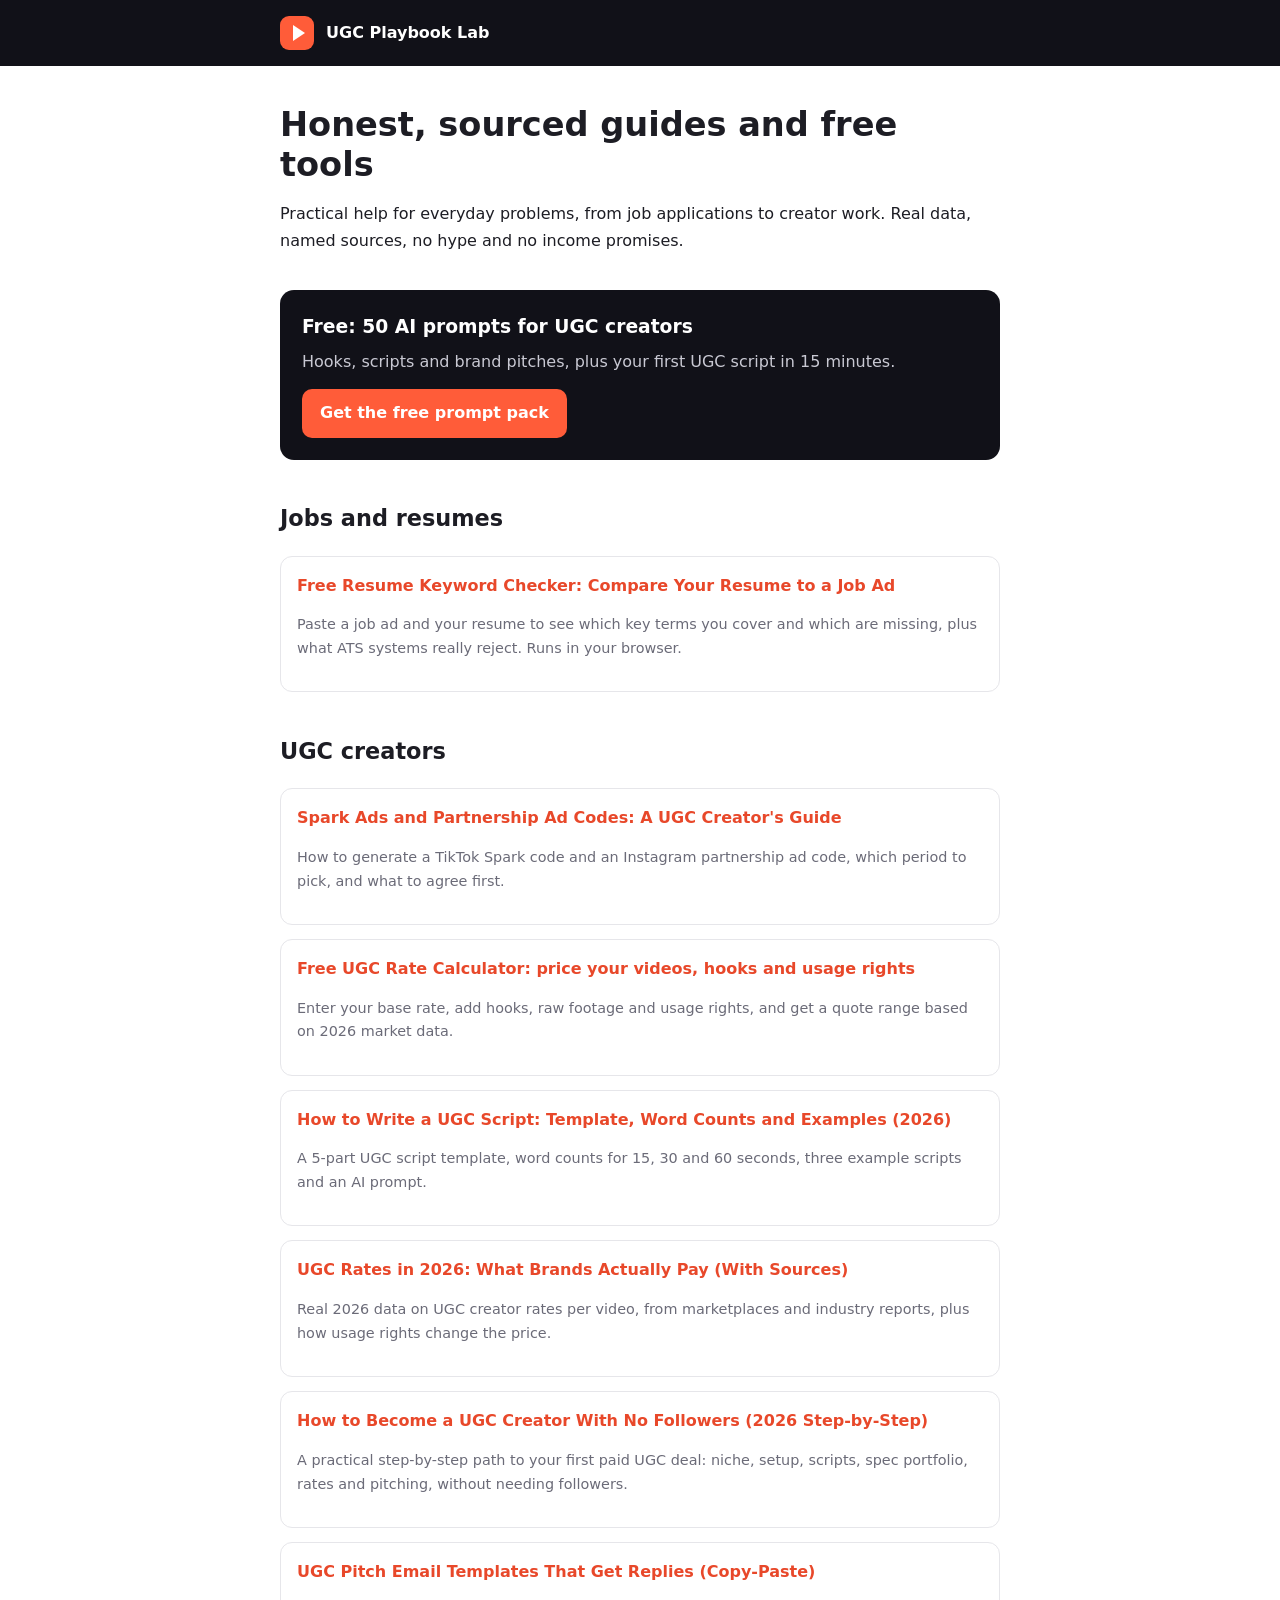
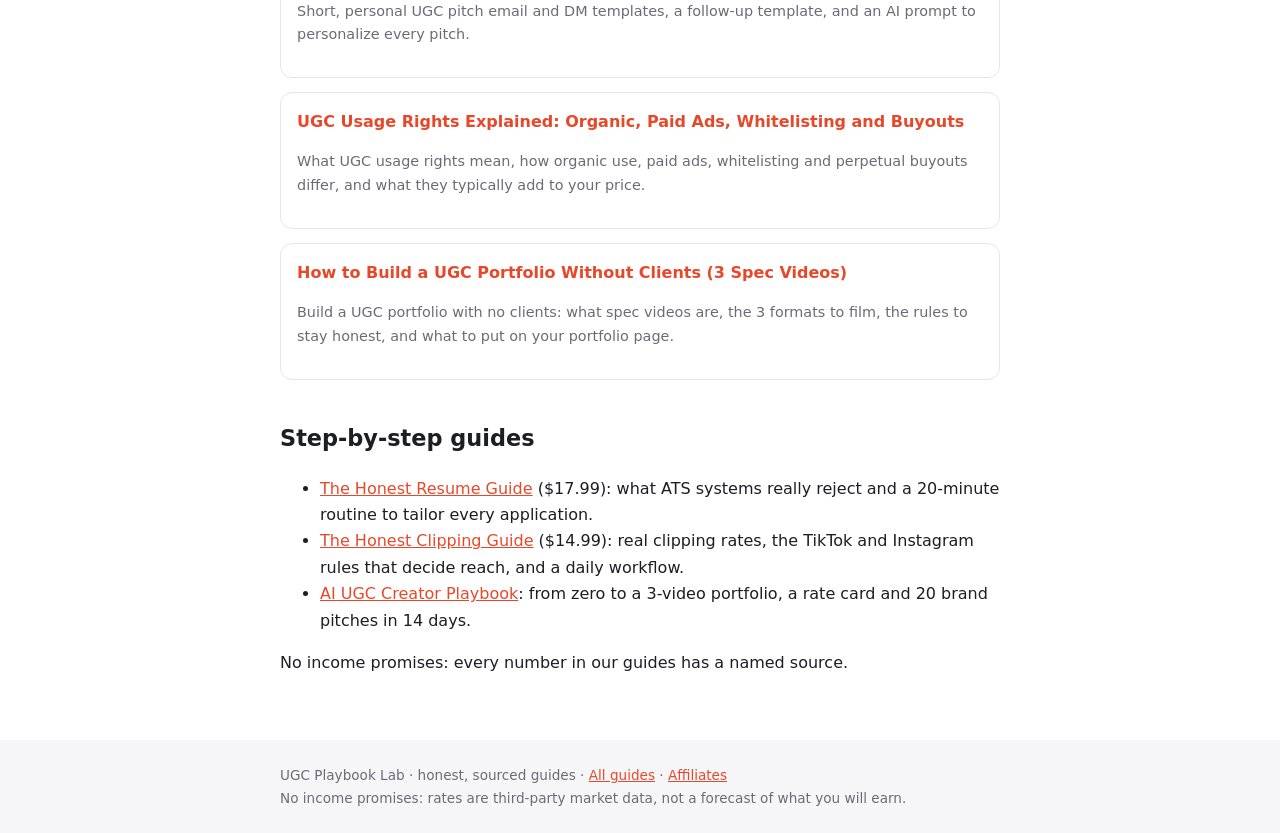
==== commit ea3e864c: "Update index.html" ====
--- a/index.html
+++ b/index.html
@@ -6,7 +6,7 @@
 <main><div class="w"><h1>Honest, sourced guides and free tools</h1><p>Practical help for everyday problems, from job applications to creator work. Real data, named sources, no hype and no income promises.</p>
 <div class="cta"><h3>Free: 50 AI prompts for UGC creators</h3><p>Hooks, scripts and brand pitches, plus your first UGC script in 15 minutes.</p><a class="btn" href="https://whop.com/ugc-playbook-lab/free-50-ai-prompts-for-ugc/">Get the free prompt pack</a></div>
 <h2>Jobs and resumes</h2><div class="cards"><div class='card'><a href='resume-keyword-checker.html'>Free Resume Keyword Checker: Compare Your Resume to a Job Ad</a><p class='meta'>Paste a job ad and your resume to see which key terms you cover and which are missing, plus what ATS systems really reject. Runs in your browser.</p></div></div><h2>UGC creators</h2><div class="cards"><div class='card'><a href='spark-ads-partnership-ad-codes.html'>Spark Ads and Partnership Ad Codes: A UGC Creator's Guide</a><p class='meta'>How to generate a TikTok Spark code and an Instagram partnership ad code, which period to pick, and what to agree first.</p></div><div class='card'><a href='ugc-rate-calculator.html'>Free UGC Rate Calculator: price your videos, hooks and usage rights</a><p class='meta'>Enter your base rate, add hooks, raw footage and usage rights, and get a quote range based on 2026 market data.</p></div><div class='card'><a href='how-to-write-a-ugc-script.html'>How to Write a UGC Script: Template, Word Counts and Examples (2026)</a><p class='meta'>A 5-part UGC script template, word counts for 15, 30 and 60 seconds, three example scripts and an AI prompt.</p></div><div class='card'><a href='ugc-rates-2026.html'>UGC Rates in 2026: What Brands Actually Pay (With Sources)</a><p class='meta'>Real 2026 data on UGC creator rates per video, from marketplaces and industry reports, plus how usage rights change the price.</p></div><div class='card'><a href='how-to-become-a-ugc-creator.html'>How to Become a UGC Creator With No Followers (2026 Step-by-Step)</a><p class='meta'>A practical step-by-step path to your first paid UGC deal: niche, setup, scripts, spec portfolio, rates and pitching, without needing followers.</p></div><div class='card'><a href='ugc-pitch-email-template.html'>UGC Pitch Email Templates That Get Replies (Copy-Paste)</a><p class='meta'>Short, personal UGC pitch email and DM templates, a follow-up template, and an AI prompt to personalize every pitch.</p></div><div class='card'><a href='ugc-usage-rights-explained.html'>UGC Usage Rights Explained: Organic, Paid Ads, Whitelisting and Buyouts</a><p class='meta'>What UGC usage rights mean, how organic use, paid ads, whitelisting and perpetual buyouts differ, and what they typically add to your price.</p></div><div class='card'><a href='ugc-portfolio-without-clients.html'>How to Build a UGC Portfolio Without Clients (3 Spec Videos)</a><p class='meta'>Build a UGC portfolio with no clients: what spec videos are, the 3 formats to film, the rules to stay honest, and what to put on your portfolio page.</p></div></div>
-<h2>Want the full system?</h2><p>The <a href="https://whop.com/ugc-playbook-lab/ai-ugc-creator-playbook/">AI UGC Creator Playbook</a> takes you from zero to a 3-video portfolio, a rate card and 20 brand pitches in 14 days, with AI as your writing partner.</p></div></main>
+<h2>Step-by-step guides</h2><ul><li><a href="https://whop.com/ugc-playbook-lab/the-honest-resume-guide/">The Honest Resume Guide</a> ($17.99): what ATS systems really reject and a 20-minute routine to tailor every application.</li><li><a href="https://whop.com/ugc-playbook-lab/the-honest-clipping-guide/">The Honest Clipping Guide</a> ($14.99): real clipping rates, the TikTok and Instagram rules that decide reach, and a daily workflow.</li><li><a href="https://whop.com/ugc-playbook-lab/ai-ugc-creator-playbook/">AI UGC Creator Playbook</a>: from zero to a 3-video portfolio, a rate card and 20 brand pitches in 14 days.</li></ul><p>No income promises: every number in our guides has a named source.</p></div></main>
 <footer><div class="w">UGC Playbook Lab · honest, sourced guides · <a href="./">All guides</a> · <a href="affiliates.html">Affiliates</a><br>No income promises: rates are third-party market data, not a forecast of what you will earn.</div></footer></body></html>
 
 
